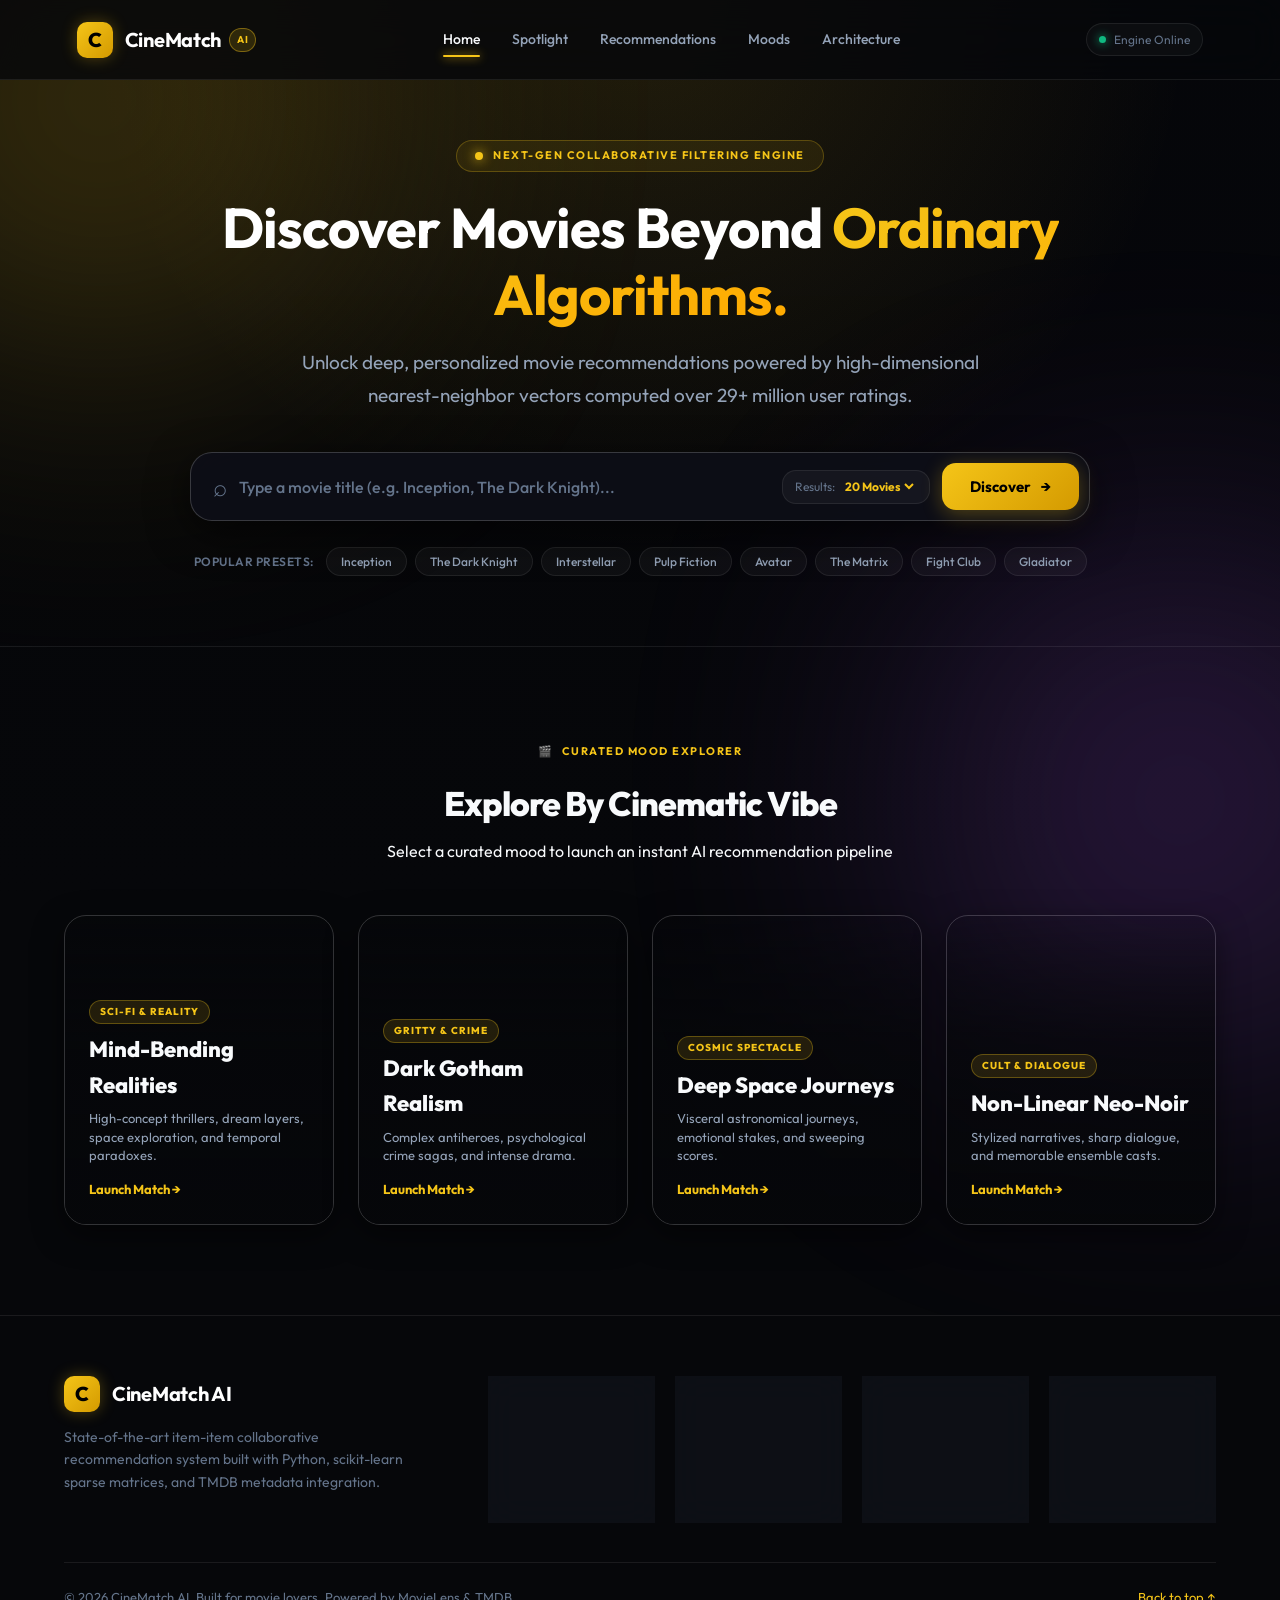
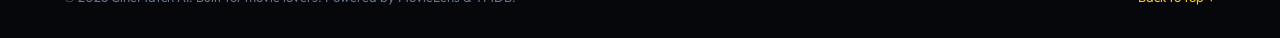
==== index.html @ 04a6e591 "Fix ReferenceError crash on card click to restore movie details popup modal (v250.0)" ====
<!DOCTYPE html>
<html lang="en">

<head>
    <meta charset="UTF-8">
    <meta name="viewport" content="width=device-width, initial-scale=1.0">
    <title>CineMatch AI — Next-Gen Movie Discovery Engine</title>

    <link rel="stylesheet" href="style.css?v=20.0">



















    <!-- Google Fonts -->
    <link rel="preconnect" href="https://fonts.googleapis.com">
    <link rel="preconnect" href="https://fonts.gstatic.com" crossorigin>
    <link href="https://fonts.googleapis.com/css2?family=Outfit:wght@300;400;500;600;700;800&family=Syne:wght@700;800&display=swap" rel="stylesheet">
</head>

<body>

    <!-- ======================================
         DYNAMIC BACKDROP & AMBIENT GLOW
    ======================================= -->
    <div id="backdrop" class="backdrop"></div>
    <div id="ambientOverlay" class="backdrop-overlay"></div>
    <div class="ambient-glow glow-top-left"></div>
    <div class="ambient-glow glow-bottom-right"></div>


    <!-- ======================================
         NAVIGATION BAR
    ======================================= -->
    <header class="navbar">
        <div class="logo" onclick="scrollToSection('home', event)">
            <div class="logo-icon">
                <span>C</span>
            </div>
            <div class="logo-text">
                <span class="brand-name">CineMatch</span>
                <span class="ai-badge">AI</span>
            </div>
        </div>

        <nav class="nav-links">
            <a href="javascript:void(0)" onclick="scrollToSection('home', event)" class="active">Home</a>
            <a href="javascript:void(0)" onclick="scrollToSection('spotlight', event)">Spotlight</a>
            <a href="javascript:void(0)" onclick="scrollToSection('recommendations', event)">Recommendations</a>
            <a href="javascript:void(0)" onclick="scrollToSection('moods', event)">Moods</a>
            <a href="javascript:void(0)" onclick="openArchitectureModal(event)">Architecture</a>
        </nav>

        <div class="nav-actions">
            <div class="status-indicator">
                <span class="status-dot"></span>
                <span class="status-text">Engine Online</span>
            </div>
        </div>
    </header>


    <!-- ======================================
         MAIN CONTENT AREA
    ======================================= -->
    <main id="home">

        <!-- HERO CONSOLE SECTION -->
        <section class="hero">
            <div class="hero-content">

                <div class="eyebrow">
                    <span class="pulse"></span>
                    <span class="eyebrow-text">NEXT-GEN COLLABORATIVE FILTERING ENGINE</span>
                </div>

                <h1 class="hero-title">
                    Discover Movies Beyond <span class="gradient-text">Ordinary Algorithms.</span>
                </h1>

                <p class="hero-description">
                    Unlock deep, personalized movie recommendations powered by high-dimensional nearest-neighbor vectors computed over 29+ million user ratings.
                </p>




                <!-- SEARCH CONSOLE -->
                <div class="search-console" id="searchContainer">
                    <div class="search-input-wrapper">
                        <span class="search-icon">⌕</span>
                        <input type="text" id="movieSearch" placeholder="Type a movie title (e.g. Inception, The Dark Knight)..." autocomplete="off" spellcheck="false">
                        <button id="clearSearchBtn" class="clear-btn hidden" onclick="clearSearch()" title="Clear text">×</button>
                    </div>

                    <div class="search-controls-right">
                        <div class="limit-selector" title="Number of recommendations">
                            <label for="limitSelect">Results:</label>
                            <select id="limitSelect" onchange="updateLimit(this.value)">
                                <option value="20" selected>20 Movies</option>
                                <option value="30">30 Movies</option>
                                <option value="40">40 Movies</option>
                            </select>
                        </div>

                        <button id="searchButton" onclick="searchMovie()">
                            <span>Discover</span>
                            <span class="arrow">→</span>
                        </button>
                    </div>
                </div>

                <div id="autoCorrectBanner" class="autocorrect-banner hidden">
                    <span class="sparkle">✨</span>
                    <span id="autoCorrectText">Auto-corrected query: showing recommendations for <strong>Interstellar</strong></span>
                </div>

                <div id="searchError" class="search-error hidden"></div>



                <!-- QUICK DISCOVERY PRESETS -->
                <div class="quick-presets">
                    <span class="presets-label">Popular Presets:</span>
                    <div class="chips-wrapper">
                        <button class="preset-chip" onclick="quickSearch('Inception')">Inception</button>
                        <button class="preset-chip" onclick="quickSearch('The Dark Knight')">The Dark Knight</button>
                        <button class="preset-chip" onclick="quickSearch('Interstellar')">Interstellar</button>
                        <button class="preset-chip" onclick="quickSearch('Pulp Fiction')">Pulp Fiction</button>
                        <button class="preset-chip" onclick="quickSearch('Avatar')">Avatar</button>
                        <button class="preset-chip" onclick="quickSearch('The Matrix')">The Matrix</button>
                        <button class="preset-chip" onclick="quickSearch('Fight Club')">Fight Club</button>
                        <button class="preset-chip" onclick="quickSearch('Gladiator')">Gladiator</button>
                    </div>
                </div>

                <!-- RECENT IN-MEMORY SEARCH TRAY -->
                <div id="recentSearchSection" class="recent-search-section hidden">
                    <span class="recent-label">Session History:</span>
                    <div id="recentChips" class="recent-chips"></div>
                    <button class="clear-history-btn" onclick="clearSessionHistory()">Clear</button>
                </div>

            </div>
        </section>


        <!-- SELECTED MOVIE SPOTLIGHT SECTION -->
        <section id="selectedMovieSection" class="spotlight-section hidden">
            <div class="section-container">
                <div class="section-badge">
                    <span class="badge-icon">✦</span>
                    <span>SEARCH TARGET SPOTLIGHT</span>
                </div>

                <div id="selectedMovie" class="spotlight-card"></div>
            </div>
        </section>




        <!-- RECOMMENDATIONS HUB SECTION -->
        <section id="recommendations" class="recommendations-section hidden">
            <div class="section-container">

                <!-- RECOMMENDATION HEADER & CONTROLS TOOLBAR -->
                <div class="recommendation-header">
                    <div class="header-titles">
                        <div class="section-badge">
                            <span class="badge-icon">⚡</span>
                            <span>AI CURATED DISCOVERY HUB</span>
                        </div>
                        <h2>Recommended For You</h2>
                        <p class="header-subtitle">Matched via vector proximity in ratings space</p>
                    </div>

                    <div class="header-right-controls">
                        <div id="recommendationCount" class="results-count-pill">0 Matches</div>
                        <div class="view-switcher">
                            <button id="gridViewBtn" class="view-btn active" onclick="switchView('grid')" title="Grid View">
                                <svg width="18" height="18" viewBox="0 0 24 24" fill="none" stroke="currentColor" stroke-width="2"><rect x="3" y="3" width="7" height="7"></rect><rect x="14" y="3" width="7" height="7"></rect><rect x="14" y="14" width="7" height="7"></rect><rect x="3" y="14" width="7" height="7"></rect></svg>
                            </button>
                            <button id="listViewBtn" class="view-btn" onclick="switchView('list')" title="List View">
                                <svg width="18" height="18" viewBox="0 0 24 24" fill="none" stroke="currentColor" stroke-width="2"><line x1="8" y1="6" x2="21" y2="6"></line><line x1="8" y1="12" x2="21" y2="12"></line><line x1="8" y1="18" x2="21" y2="18"></line><line x1="3" y1="6" x2="3.01" y2="6"></line><line x1="3" y1="12" x2="3.01" y2="12"></line><line x1="3" y1="18" x2="3.01" y2="18"></line></svg>
                            </button>
                        </div>
                    </div>
                </div>


                <!-- MOVIE CARDS CONTAINER (GRID OR LIST) -->
                <div id="movieGrid" class="movie-grid grid-mode"></div>

                <!-- NO MATCHING RESULTS ALERT -->
                <div id="noResultsAlert" class="no-results-alert hidden">
                    <div class="alert-icon">🔍</div>
                    <h3>No Movies Match Your Active Filters</h3>
                    <p>Try resetting the genre or minimum rating filter to view more recommendations.</p>
                    <button class="reset-filters-btn" onclick="resetFilters()">Reset All Filters</button>
                </div>

            </div>
        </section>


        <!-- LOADING STATE -->
        <div id="loading" class="loading-overlay hidden">
            <div class="spinner-container">
                <div class="glow-spinner"></div>
                <div class="inner-spinner"></div>
            </div>
            <p class="loading-text">Vectorizing & Searching Nearest Neighbors...</p>
            <span class="loading-subtext">Fetching metadata from TMDB</span>
        </div>


        <!-- MOOD & GENRE EXPLORER SECTION -->
        <section id="moods" class="moods-section">
            <div class="section-container">
                <div class="section-header-center">
                    <div class="section-badge">
                        <span class="badge-icon">🎬</span>
                        <span>CURATED MOOD EXPLORER</span>
                    </div>
                    <h2>Explore By Cinematic Vibe</h2>
                    <p>Select a curated mood to launch an instant AI recommendation pipeline</p>
                </div>

                <div class="mood-cards-grid">
                    <div class="mood-card" onclick="quickSearch('Inception')">
                        <div class="mood-bg sci-fi"></div>
                        <div class="mood-content">
                            <span class="mood-tag">Sci-Fi & Reality</span>
                            <h3>Mind-Bending Realities</h3>
                            <p>High-concept thrillers, dream layers, space exploration, and temporal paradoxes.</p>
                            <span class="mood-action">Launch Match →</span>
                        </div>
                    </div>

                    <div class="mood-card" onclick="quickSearch('The Dark Knight')">
                        <div class="mood-bg dark-hero"></div>
                        <div class="mood-content">
                            <span class="mood-tag">Gritty & Crime</span>
                            <h3>Dark Gotham Realism</h3>
                            <p>Complex antiheroes, psychological crime sagas, and intense drama.</p>
                            <span class="mood-action">Launch Match →</span>
                        </div>
                    </div>

                    <div class="mood-card" onclick="quickSearch('Interstellar')">
                        <div class="mood-bg cosmic"></div>
                        <div class="mood-content">
                            <span class="mood-tag">Cosmic Spectacle</span>
                            <h3>Deep Space Journeys</h3>
                            <p>Visceral astronomical journeys, emotional stakes, and sweeping scores.</p>
                            <span class="mood-action">Launch Match →</span>
                        </div>
                    </div>

                    <div class="mood-card" onclick="quickSearch('Pulp Fiction')">
                        <div class="mood-bg cult"></div>
                        <div class="mood-content">
                            <span class="mood-tag">Cult & Dialogue</span>
                            <h3>Non-Linear Neo-Noir</h3>
                            <p>Stylized narratives, sharp dialogue, and memorable ensemble casts.</p>
                            <span class="mood-action">Launch Match →</span>
                        </div>
                    </div>
                </div>
            </div>
        </section>

    </main>


    <!-- ======================================
         LIVE STATS FOOTER
    ======================================= -->
    <footer class="site-footer">
        <div class="section-container">
            <div class="footer-grid">
                <div class="footer-brand">
                    <div class="logo">
                        <div class="logo-icon"><span>C</span></div>
                        <span class="brand-name">CineMatch AI</span>
                    </div>
                    <p class="footer-desc">
                        State-of-the-art item-item collaborative recommendation system built with Python, scikit-learn sparse matrices, and TMDB metadata integration.
                    </p>
                </div>

                <div class="footer-stats-list">
                    <div class="footer-stat">
                        <span class="stat-number">29M+</span>
                        <span class="stat-label">User Ratings Trained</span>
                    </div>
                    <div class="footer-stat">
                        <span class="stat-number">5,000</span>
                        <span class="stat-label">Top Catalog Movies</span>
                    </div>
                    <div class="footer-stat">
                        <span class="stat-number">k-NN</span>
                        <span class="stat-label">Cosine Distance Vector Space</span>
                    </div>
                    <div class="footer-stat">
                        <span class="stat-number">TMDB</span>
                        <span class="stat-label">Real-time Poster Metadata</span>
                    </div>
                </div>
            </div>

            <div class="footer-bottom">
                <p>© 2026 CineMatch AI. Built for movie lovers. Powered by MovieLens & TMDB.</p>
                <a href="javascript:void(0)" onclick="scrollToSection('home', event)" class="back-to-top">Back to top ↑</a>
            </div>
        </div>
    </footer>


    <!-- ======================================
         ENDLESS DISCOVERY MOVIE MODAL
    ======================================= -->
    <div id="movieModal" class="modal hidden">
        <div class="modal-backdrop" onclick="closeModal()"></div>
        <div class="modal-content">
            <button class="modal-close" onclick="closeModal()" title="Close Modal (Esc)">×</button>
            <div id="modalMovie" class="modal-movie-body"></div>
        </div>
    </div>


    <!-- ======================================
         ARCHITECTURE OVERVIEW MODAL
    ======================================= -->
    <div id="architectureModal" class="modal hidden">
        <div class="modal-backdrop" onclick="closeArchitectureModal()"></div>
        <div class="modal-content architecture-modal-content">
            <button class="modal-close" onclick="closeArchitectureModal()">×</button>

            <div class="arch-header">
                <span class="badge-icon">⚡</span>
                <h2>CineMatch AI Architecture</h2>
                <p>How our recommendation engine computes movie vectors</p>
            </div>

            <div class="arch-body">
                <div class="arch-step">
                    <div class="step-num">01</div>
                    <div class="step-details">
                        <h4>Data Preprocessing & Chunking</h4>
                        <p>Aggregates 29+ million ratings from MovieLens using chunked pandas processing to filter down to the top 5,000 most-rated movies.</p>
                    </div>
                </div>

                <div class="arch-step">
                    <div class="step-num">02</div>
                    <div class="step-details">
                        <h4>Sparse CSR User-Movie Matrix</h4>
                        <p>Constructs a high-dimensional SciPy Compressed Sparse Row (CSR) matrix mapping user ratings into movie feature vectors.</p>
                    </div>
                </div>

                <div class="arch-step">
                    <div class="step-num">03</div>
                    <div class="step-details">
                        <h4>Item-Item Cosine Nearest Neighbors</h4>
                        <p>Trains a scikit-learn <code>NearestNeighbors(metric="cosine", algorithm="brute")</code> model to calculate exact angular similarity between movie vectors.</p>
                    </div>
                </div>

                <div class="arch-step">
                    <div class="step-num">04</div>
                    <div class="step-details">
                        <h4>FastAPI Backend & TMDB API Enrichment</h4>
                        <p>Queries vector indices on-the-fly via FastAPI, resolving movie IDs to rich posters, backdrops, ratings, and genre tags via TMDB v3 API.</p>
                    </div>
                </div>
            </div>

            <div class="arch-footer">
                <button class="primary-btn" onclick="closeArchitectureModal()">Got It!</button>
            </div>
        </div>
    </div>


    <!-- ======================================
         JAVASCRIPT ENGINE
    ======================================= -->
    <script src="script.js?v=250.0"></script>




















</body>

</html>
---- style.css ----
/* ==========================================================================
   CINEMATCH AI — ULTRA-PREMIUM DESIGN SYSTEM (DARK MODE)
   ========================================================================== */

/* --------------------------------------------------------------------------
   01. DESIGN TOKENS & CSS VARIABLES
   -------------------------------------------------------------------------- */
:root {
    /* Color Palette */
    --bg-primary: #06070a;
    --bg-surface: #0e0f17;
    --bg-surface-light: #161824;
    --bg-glass: rgba(16, 18, 27, 0.72);
    --bg-glass-hover: rgba(26, 29, 43, 0.85);

    /* Text Colors */
    --text-primary: #f8fafc;
    --text-secondary: #94a3b8;
    --text-muted: #64748b;

    /* Accents & Glows */
    --accent-gold: #f5c518;
    --accent-gold-light: #ffdb57;
    --accent-gold-glow: rgba(245, 197, 24, 0.3);
    --accent-cyan: #06b6d4;
    --accent-cyan-glow: rgba(6, 182, 212, 0.3);
    --accent-purple: #a855f7;
    --accent-purple-glow: rgba(168, 85, 247, 0.3);

    /* Borders & Dividers */
    --border-glass: rgba(255, 255, 255, 0.08);
    --border-glass-bright: rgba(255, 255, 255, 0.18);
    --border-accent: rgba(245, 197, 24, 0.4);

    /* Shadows & Effects */
    --shadow-sm: 0 4px 20px rgba(0, 0, 0, 0.4);
    --shadow-lg: 0 25px 60px rgba(0, 0, 0, 0.7);
    --shadow-glow: 0 0 35px var(--accent-gold-glow);

    /* Transitions & Radii */
    --radius-sm: 8px;
    --radius-md: 14px;
    --radius-lg: 22px;
    --radius-full: 9999px;
    --transition-fast: 0.2s cubic-bezier(0.4, 0, 0.2, 1);
    --transition-normal: 0.35s cubic-bezier(0.4, 0, 0.2, 1);
}

/* --------------------------------------------------------------------------
   02. BASE RESETS & TYPOGRAPHY
   -------------------------------------------------------------------------- */
* {
    margin: 0;
    padding: 0;
    box-sizing: border-box;
}

html {
    scroll-behavior: smooth;
    color-scheme: dark;
}

body {
    background-color: var(--bg-primary);
    color: var(--text-primary);
    font-family: 'Outfit', -apple-system, BlinkMacSystemFont, sans-serif;
    font-weight: 400;
    line-height: 1.6;
    overflow-x: hidden;
    min-height: 100vh;
}

button, input, select {
    font-family: inherit;
    font-size: inherit;
    color: inherit;
}

/* Custom Scrollbar */
::-webkit-scrollbar {
    width: 8px;
}
::-webkit-scrollbar-track {
    background: var(--bg-primary);
}
::-webkit-scrollbar-thumb {
    background: rgba(255, 255, 255, 0.15);
    border-radius: 4px;
}
::-webkit-scrollbar-thumb:hover {
    background: var(--accent-gold);
}

/* --------------------------------------------------------------------------
   03. AMBIENT LIGHTING & DYNAMIC BACKDROP
   -------------------------------------------------------------------------- */
.backdrop {
    position: fixed;
    inset: 0;
    z-index: -3;
    background-size: cover;
    background-position: center top;
    opacity: 0;
    filter: blur(10px) brightness(0.6);
    transform: scale(1.05);
    transition: opacity 1.2s ease, background-image 1.2s ease;
}

.backdrop.active {
    opacity: 0.35;
}

.backdrop-overlay {
    position: fixed;
    inset: 0;
    z-index: -2;
    pointer-events: none;
    background: 
        radial-gradient(circle at 50% 0%, rgba(245, 197, 24, 0.12), transparent 50%),
        linear-gradient(180deg, rgba(6, 7, 10, 0.85) 0%, #06070a 100%);
}

.ambient-glow {
    position: fixed;
    width: 500px;
    height: 500px;
    border-radius: 50%;
    filter: blur(140px);
    pointer-events: none;
    z-index: -1;
    opacity: 0.25;
}

.glow-top-left {
    top: -150px;
    left: -150px;
    background: var(--accent-gold);
}

.glow-bottom-right {
    bottom: -150px;
    right: -150px;
    background: var(--accent-purple);
}

/* --------------------------------------------------------------------------
   04. NAVIGATION BAR
   -------------------------------------------------------------------------- */
.navbar {
    position: fixed;
    top: 0;
    left: 0;
    right: 0;
    height: 80px;
    z-index: 100;
    display: flex;
    align-items: center;
    justify-content: space-between;
    padding: 0 6vw;
    background: rgba(6, 7, 10, 0.8);
    backdrop-filter: blur(20px);
    border-bottom: 1px solid var(--border-glass);
}

.logo {
    display: flex;
    align-items: center;
    gap: 12px;
    cursor: pointer;
}

.logo-icon {
    width: 36px;
    height: 36px;
    border-radius: 10px;
    background: linear-gradient(135deg, var(--accent-gold), #d49a00);
    display: grid;
    place-items: center;
    color: #000;
    font-family: 'Outfit', sans-serif;
    font-weight: 800;
    font-size: 20px;
    box-shadow: 0 0 16px var(--accent-gold-glow);
}

.logo-text {
    display: flex;
    align-items: center;
    gap: 8px;
}

.brand-name {
    font-family: 'Outfit', sans-serif;
    font-weight: 700;
    font-size: 20px;
    letter-spacing: -0.3px;
    color: #ffffff;
}

.ai-badge {
    font-size: 10px;
    font-weight: 700;
    padding: 3px 7px;
    border-radius: var(--radius-full);
    background: rgba(245, 197, 24, 0.15);
    color: var(--accent-gold);
    border: 1px solid rgba(245, 197, 24, 0.4);
    letter-spacing: 0.5px;
}

.nav-links {
    display: flex;
    align-items: center;
    gap: 32px;
}

.nav-links a {
    color: var(--text-secondary);
    text-decoration: none;
    font-weight: 500;
    font-size: 14px;
    transition: var(--transition-fast);
    position: relative;
}

.nav-links a:hover,
.nav-links a.active {
    color: var(--text-primary);
}

.nav-back-link {
    background: rgba(168, 85, 247, 0.15);
    border: 1px solid rgba(168, 85, 247, 0.4);
    color: #a855f7 !important;
    padding: 6px 14px;
    border-radius: 9999px;
    font-weight: 600 !important;
    transition: all 0.2s ease !important;
}

.nav-back-link:hover {
    background: rgba(168, 85, 247, 0.3);
    color: #fff !important;
    box-shadow: 0 0 15px rgba(168, 85, 247, 0.4);
    transform: translateY(-1px);
}

.nav-links a.active::after {
    content: '';
    position: absolute;
    bottom: -6px;
    left: 0;
    right: 0;
    height: 2px;
    background: var(--accent-gold);
    border-radius: var(--radius-full);
    box-shadow: 0 0 10px var(--accent-gold);
}

.nav-actions {
    display: flex;
    align-items: center;
    gap: 18px;
}

.status-indicator {
    display: flex;
    align-items: center;
    gap: 8px;
    font-size: 12px;
    color: var(--text-muted);
    padding: 6px 12px;
    background: rgba(255, 255, 255, 0.03);
    border: 1px solid var(--border-glass);
    border-radius: var(--radius-full);
}

.status-dot {
    width: 7px;
    height: 7px;
    border-radius: 50%;
    background: #10b981;
    box-shadow: 0 0 10px #10b981;
}

.nav-search-box {
    display: flex;
    align-items: center;
    gap: 8px;
    padding: 7px 14px;
    background: var(--bg-surface-light);
    border: 1px solid var(--border-glass-bright);
    border-radius: var(--radius-md);
    transition: var(--transition-fast);
    width: 220px;
}

.nav-search-box:focus-within {
    border-color: var(--accent-gold);
    box-shadow: 0 0 20px var(--accent-gold-glow);
    width: 280px;
}

.nav-search-box input {
    background: transparent;
    border: none;
    outline: none;
    color: var(--text-primary);
    font-size: 13px;
    width: 100%;
}

.nav-search-box input::placeholder {
    color: var(--text-muted);
}

.shortcut-key {
    font-size: 11px;
    font-weight: 700;
    padding: 2px 6px;
    background: rgba(255, 255, 255, 0.1);
    border-radius: 4px;
    color: var(--text-secondary);
}

/* --------------------------------------------------------------------------
   05. HERO SECTION & CONSOLE
   -------------------------------------------------------------------------- */
.hero {
    min-height: auto;
    display: flex;
    align-items: center;
    justify-content: center;
    padding: 140px 6vw 70px;
    position: relative;
}

.hero-content {
    max-width: 900px;
    width: 100%;
    text-align: center;
    margin: 0 auto;
}

.eyebrow {
    display: inline-flex;
    align-items: center;
    gap: 10px;
    padding: 6px 18px;
    background: rgba(245, 197, 24, 0.08);
    border: 1px solid rgba(245, 197, 24, 0.25);
    border-radius: var(--radius-full);
    margin-bottom: 22px;
}

.pulse {
    width: 8px;
    height: 8px;
    border-radius: 50%;
    background: var(--accent-gold);
    box-shadow: 0 0 12px var(--accent-gold);
    animation: pulseGlow 2s infinite;
}

@keyframes pulseGlow {
    0%, 100% { transform: scale(1); opacity: 1; }
    50% { transform: scale(1.3); opacity: 0.6; }
}

.eyebrow-text {
    color: var(--accent-gold);
    font-size: 11px;
    font-weight: 700;
    letter-spacing: 1.5px;
}

.hero-title {
    font-family: 'Outfit', -apple-system, BlinkMacSystemFont, 'Segoe UI', Roboto, sans-serif;
    font-weight: 700;
    font-size: clamp(34px, 4.8vw, 56px);
    line-height: 1.2;
    letter-spacing: -1px;
    margin-bottom: 18px;
    color: #ffffff;
}

.gradient-text {
    background: linear-gradient(135deg, #f5c518 0%, #ffaa00 100%);
    -webkit-background-clip: text;
    -webkit-text-fill-color: transparent;
}

.hero-description {
    font-size: clamp(16px, 2vw, 19px);
    color: var(--text-secondary);
    max-width: 720px;
    margin: 0 auto 40px;
    line-height: 1.75;
}




/* Glass Search Console (Sticky Navigation) */
.search-console {
    position: sticky;
    top: 85px;
    z-index: 99;
    background: rgba(14, 15, 23, 0.92);
    backdrop-filter: blur(28px);
    border: 1px solid var(--border-glass-bright);
    border-radius: var(--radius-lg);
    padding: 10px 10px 10px 22px;
    display: flex;
    align-items: center;
    gap: 14px;
    box-shadow: 0 12px 40px rgba(0, 0, 0, 0.6);
    transition: var(--transition-normal);
}


.search-console:focus-within {
    border-color: var(--accent-gold);
    box-shadow: 0 0 40px var(--accent-gold-glow), var(--shadow-lg);
}

.search-input-wrapper {
    display: flex;
    align-items: center;
    gap: 12px;
    flex: 1;
    min-width: 0;
}

.search-icon {
    font-size: 24px;
    color: var(--text-muted);
}

.search-input-wrapper input {
    width: 100%;
    background: transparent;
    border: none;
    outline: none;
    font-size: 16px;
    font-weight: 500;
    color: var(--text-primary);
}

.search-input-wrapper input::placeholder {
    color: var(--text-muted);
}

.clear-btn {
    background: rgba(255, 255, 255, 0.1);
    border: none;
    border-radius: 50%;
    width: 24px;
    height: 24px;
    cursor: pointer;
    font-size: 16px;
    color: var(--text-secondary);
    display: grid;
    place-items: center;
}

.search-controls-right {
    display: flex;
    align-items: center;
    gap: 12px;
}

.limit-selector {
    display: flex;
    align-items: center;
    gap: 6px;
    font-size: 12px;
    color: var(--text-muted);
    background: rgba(255, 255, 255, 0.04);
    padding: 6px 12px;
    border-radius: var(--radius-md);
    border: 1px solid var(--border-glass);
}

.limit-selector select {
    background: transparent;
    border: none;
    outline: none;
    color: var(--accent-gold);
    font-weight: 700;
    cursor: pointer;
}

.limit-selector select option {
    background: var(--bg-surface);
    color: var(--text-primary);
}

#searchButton {
    background: linear-gradient(135deg, var(--accent-gold), #d49a00);
    color: #000;
    border: none;
    padding: 14px 28px;
    border-radius: var(--radius-md);
    font-weight: 700;
    font-size: 15px;
    cursor: pointer;
    display: flex;
    align-items: center;
    gap: 10px;
    transition: var(--transition-fast);
    box-shadow: 0 4px 20px var(--accent-gold-glow);
}

#searchButton:hover {
    transform: translateY(-2px);
    box-shadow: 0 8px 30px var(--accent-gold-glow);
}

.autocorrect-banner {
    margin-top: 16px;
    padding: 10px 20px;
    background: rgba(245, 197, 24, 0.1);
    border: 1px solid rgba(245, 197, 24, 0.35);
    border-radius: var(--radius-full);
    color: var(--accent-gold);
    font-size: 13px;
    font-weight: 500;
    display: inline-flex;
    align-items: center;
    gap: 8px;
    box-shadow: 0 4px 20px rgba(245, 197, 24, 0.15);
    animation: fadeIn 0.3s ease;
}

.search-error {
    margin-top: 20px;
    width: 100%;
}

.mistake-card {
    background: rgba(14, 15, 23, 0.75);
    backdrop-filter: blur(20px);
    border: 1px solid rgba(245, 197, 24, 0.25);
    border-radius: var(--radius-lg);
    padding: 24px 30px;
    display: flex;
    align-items: center;
    gap: 20px;
    text-align: left;
    box-shadow: 0 12px 40px rgba(0, 0, 0, 0.4);
    animation: fadeIn 0.3s ease;
}

.mistake-icon {
    font-size: 38px;
    line-height: 1;
    background: rgba(245, 197, 24, 0.12);
    padding: 14px;
    border-radius: 50%;
    border: 1px solid rgba(245, 197, 24, 0.3);
    flex-shrink: 0;
}

.mistake-content h3 {
    font-family: 'Syne', sans-serif;
    font-size: 18px;
    color: var(--text-primary);
    margin-bottom: 6px;
}

.mistake-content p {
    font-size: 13px;
    color: var(--text-secondary);
    line-height: 1.5;
    margin-bottom: 14px;
}

.mistake-suggestions {
    display: flex;
    gap: 8px;
    flex-wrap: wrap;
}


/* Quick Discovery Presets */
.quick-presets {
    margin-top: 26px;
    display: flex;
    align-items: center;
    justify-content: center;
    gap: 12px;
    flex-wrap: wrap;
}

.presets-label {
    font-size: 12px;
    font-weight: 600;
    color: var(--text-muted);
    text-transform: uppercase;
    letter-spacing: 0.5px;
}

.chips-wrapper {
    display: flex;
    gap: 8px;
    flex-wrap: wrap;
    justify-content: center;
}

.preset-chip {
    background: rgba(255, 255, 255, 0.04);
    border: 1px solid var(--border-glass);
    padding: 6px 14px;
    border-radius: var(--radius-full);
    font-size: 12px;
    font-weight: 500;
    color: var(--text-secondary);
    cursor: pointer;
    transition: var(--transition-fast);
}

.preset-chip:hover {
    background: rgba(245, 197, 24, 0.12);
    border-color: rgba(245, 197, 24, 0.4);
    color: var(--accent-gold);
    transform: translateY(-1px);
}

/* Recent Session History Tray */
.recent-search-section {
    margin-top: 18px;
    display: flex;
    align-items: center;
    justify-content: center;
    gap: 10px;
}

.recent-label {
    font-size: 11px;
    color: var(--text-muted);
}

.recent-chips {
    display: flex;
    gap: 6px;
}

.recent-chip {
    font-size: 11px;
    padding: 4px 10px;
    background: rgba(6, 182, 212, 0.1);
    border: 1px solid rgba(6, 182, 212, 0.3);
    color: var(--accent-cyan);
    border-radius: var(--radius-full);
    cursor: pointer;
}

.clear-history-btn {
    background: transparent;
    border: none;
    color: var(--text-muted);
    font-size: 11px;
    cursor: pointer;
    text-decoration: underline;
}

/* --------------------------------------------------------------------------
   06. SPOTLIGHT SECTION (SEARCH TARGET)
   -------------------------------------------------------------------------- */
.section-container {
    max-width: 1400px;
    width: 90vw;
    margin: 0 auto;
}

.spotlight-section {
    padding: 40px 0 80px;
}

.section-badge {
    display: inline-flex;
    align-items: center;
    gap: 8px;
    color: var(--accent-gold);
    font-size: 11px;
    font-weight: 700;
    letter-spacing: 1.5px;
    margin-bottom: 16px;
}

.spotlight-card {
    background: var(--bg-glass);
    backdrop-filter: blur(24px);
    border: 1px solid var(--border-glass-bright);
    border-radius: var(--radius-lg);
    padding: 36px;
    display: grid;
    grid-template-columns: 260px 1fr;
    gap: 40px;
    box-shadow: var(--shadow-lg);
}

.spotlight-poster-wrapper {
    position: relative;
    border-radius: var(--radius-md);
    overflow: hidden;
    box-shadow: 0 15px 40px rgba(0, 0, 0, 0.6);
}

.spotlight-poster {
    width: 100%;
    aspect-ratio: 2 / 3;
    object-fit: cover;
    display: block;
}

.spotlight-details {
    display: flex;
    flex-direction: column;
    justify-content: center;
}

.spotlight-details h2 {
    font-family: 'Syne', sans-serif;
    font-size: clamp(28px, 3.5vw, 44px);
    line-height: 1.1;
    margin-bottom: 16px;
}

.movie-meta-bar {
    display: flex;
    align-items: center;
    gap: 14px;
    flex-wrap: wrap;
    margin-bottom: 20px;
}

.rating-badge {
    background: rgba(245, 197, 24, 0.15);
    border: 1px solid rgba(245, 197, 24, 0.4);
    color: var(--accent-gold);
    font-weight: 700;
    font-size: 13px;
    padding: 4px 10px;
    border-radius: var(--radius-md);
}

.year-badge, .tmdb-badge {
    color: var(--text-secondary);
    font-size: 13px;
    font-weight: 500;
}

.genre-tags-list {
    display: flex;
    gap: 8px;
    flex-wrap: wrap;
}

.genre-pill {
    padding: 4px 12px;
    background: rgba(255, 255, 255, 0.05);
    border: 1px solid var(--border-glass);
    border-radius: var(--radius-full);
    font-size: 12px;
    color: var(--text-secondary);
}

.synopsis {
    color: var(--text-secondary);
    font-size: 15px;
    line-height: 1.8;
    margin-bottom: 28px;
    max-width: 800px;
}

.spotlight-actions {
    display: flex;
    gap: 14px;
}

.primary-action-btn {
    background: linear-gradient(135deg, var(--accent-gold), #d49a00);
    color: #000;
    font-weight: 700;
    border: none;
    padding: 12px 24px;
    border-radius: var(--radius-md);
    cursor: pointer;
    transition: var(--transition-fast);
}

.secondary-action-btn {
    background: rgba(255, 255, 255, 0.06);
    border: 1px solid var(--border-glass);
    color: var(--text-primary);
    font-weight: 600;
    padding: 12px 24px;
    border-radius: var(--radius-md);
    cursor: pointer;
    text-decoration: none;
    transition: var(--transition-fast);
}

.secondary-action-btn:hover {
    background: rgba(255, 255, 255, 0.12);
}



/* --------------------------------------------------------------------------
   07. RECOMMENDATION HUB & TOOLBAR
   -------------------------------------------------------------------------- */
.recommendations-section {
    padding: 40px 0 100px;
}

.recommendation-header {
    display: flex;
    justify-content: space-between;
    align-items: flex-end;
    margin-bottom: 24px;
}

.header-titles h2 {
    font-family: 'Syne', sans-serif;
    font-size: 34px;
}

.header-subtitle {
    color: var(--text-muted);
    font-size: 14px;
    margin-top: 4px;
}

.header-right-controls {
    display: flex;
    align-items: center;
    gap: 12px;
}

.results-count-pill {
    padding: 6px 16px;
    background: var(--bg-surface-light);
    border: 1px solid var(--border-glass);
    border-radius: var(--radius-full);
    font-size: 13px;
    font-weight: 600;
    color: var(--accent-gold);
}

/* View Switcher Toggle */
.view-switcher {
    display: flex;
    align-items: center;
    background: var(--bg-surface-light);
    border: 1px solid var(--border-glass);
    border-radius: var(--radius-full);
    padding: 3px;
}

.view-btn {
    background: transparent;
    border: none;
    padding: 6px 12px;
    border-radius: var(--radius-full);
    color: var(--text-muted);
    cursor: pointer;
    display: flex;
    align-items: center;
    justify-content: center;
    transition: var(--transition-fast);
}

.view-btn.active, .view-btn:hover {
    background: var(--accent-gold);
    color: #000;
}
    transition: var(--transition-fast);
}

.view-btn.active {
    background: var(--bg-glass-hover);
    color: var(--accent-gold);
}

/* --------------------------------------------------------------------------
   08. MOVIE CARDS (GRID VS LIST VIEW)
   -------------------------------------------------------------------------- */
/* Grid Mode */
.movie-grid.grid-mode {
    display: grid;
    grid-template-columns: repeat(auto-fill, minmax(230px, 1fr));
    gap: 24px;
}

.movie-card {
    background: var(--bg-surface);
    border: 1px solid var(--border-glass);
    border-radius: var(--radius-md);
    overflow: hidden;
    position: relative;
    cursor: pointer;
    transition: transform 0.35s ease, box-shadow 0.35s ease, border-color 0.35s ease;
}

.movie-card:hover {
    transform: translateY(-8px);
    border-color: rgba(245, 197, 24, 0.4);
    box-shadow: 0 20px 40px rgba(0, 0, 0, 0.6), 0 0 20px var(--accent-gold-glow);
}

.card-poster-wrapper {
    position: relative;
    width: 100%;
    aspect-ratio: 2 / 3;
    overflow: hidden;
}

.card-poster {
    width: 100%;
    height: 100%;
    object-fit: cover;
    transition: transform 0.5s ease;
}

.movie-card:hover .card-poster {
    transform: scale(1.06);
}

.card-gradient-overlay {
    position: absolute;
    inset: 0;
    background: linear-gradient(180deg, transparent 40%, rgba(6, 7, 10, 0.95) 100%);
}

.match-pill {
    position: absolute;
    top: 12px;
    right: 12px;
    z-index: 5;
    padding: 5px 10px;
    border-radius: var(--radius-sm);
    font-size: 11px;
    font-weight: 800;
    backdrop-filter: blur(12px);
    box-shadow: 0 4px 15px rgba(0, 0, 0, 0.5);
}

.match-high {
    background: rgba(245, 197, 24, 0.85);
    color: #000;
}

.match-mid {
    background: rgba(168, 85, 247, 0.85);
    color: #fff;
}

.card-info {
    position: absolute;
    bottom: 0;
    left: 0;
    right: 0;
    padding: 18px;
    z-index: 5;
}

.card-info h3 {
    font-size: 16px;
    font-weight: 700;
    line-height: 1.3;
    margin-bottom: 6px;
    white-space: nowrap;
    overflow: hidden;
    text-overflow: ellipsis;
}

.card-meta {
    display: flex;
    align-items: center;
    gap: 10px;
    font-size: 12px;
    color: var(--text-secondary);
}

.star-rating {
    color: var(--accent-gold);
    font-weight: 700;
}

/* List Mode */
.movie-grid.list-mode {
    display: flex;
    flex-direction: column;
    gap: 16px;
}

.movie-grid.list-mode .movie-card {
    display: grid;
    grid-template-columns: 140px 1fr;
    height: 200px;
}

.movie-grid.list-mode .card-poster-wrapper {
    aspect-ratio: auto;
    height: 100%;
}

.movie-grid.list-mode .card-gradient-overlay {
    display: none;
}

.movie-grid.list-mode .card-info {
    position: static;
    padding: 20px 24px;
    display: flex;
    flex-direction: column;
    justify-content: center;
}

.movie-grid.list-mode .card-info h3 {
    font-size: 20px;
    white-space: normal;
    margin-bottom: 8px;
}

.list-overview {
    font-size: 13px;
    color: var(--text-secondary);
    line-clamp: 2;
    -webkit-line-clamp: 2;
    display: -webkit-box;
    -webkit-box-orient: vertical;
    overflow: hidden;
    margin-top: 10px;
}

/* Alert No Results */
.no-results-alert {
    text-align: center;
    padding: 60px 20px;
    background: var(--bg-surface);
    border: 1px solid var(--border-glass);
    border-radius: var(--radius-lg);
}

.alert-icon {
    font-size: 40px;
    margin-bottom: 12px;
}

.reset-filters-btn {
    margin-top: 16px;
    background: var(--accent-gold);
    color: #000;
    font-weight: 700;
    border: none;
    padding: 10px 20px;
    border-radius: var(--radius-md);
    cursor: pointer;
}

/* --------------------------------------------------------------------------
   09. LOADING & OVERLAY STATES
   -------------------------------------------------------------------------- */
.loading-overlay {
    position: fixed;
    inset: 0;
    z-index: 200;
    background: rgba(6, 7, 10, 0.85);
    backdrop-filter: blur(16px);
    display: flex;
    flex-direction: column;
    align-items: center;
    justify-content: center;
    gap: 16px;
}

.spinner-container {
    position: relative;
    width: 60px;
    height: 60px;
}

.glow-spinner {
    width: 100%;
    height: 100%;
    border: 3px solid transparent;
    border-top-color: var(--accent-gold);
    border-radius: 50%;
    animation: spin 0.9s linear infinite;
    box-shadow: 0 0 20px var(--accent-gold-glow);
}

.inner-spinner {
    position: absolute;
    inset: 8px;
    border: 3px solid transparent;
    border-top-color: var(--accent-purple);
    border-radius: 50%;
    animation: spin 0.6s linear reverse infinite;
}

@keyframes spin {
    to { transform: rotate(360deg); }
}

.loading-text {
    font-size: 18px;
    font-weight: 700;
    color: var(--text-primary);
}

.loading-subtext {
    font-size: 13px;
    color: var(--text-muted);
}

/* --------------------------------------------------------------------------
   10. MOOD EXPLORER SECTION
   -------------------------------------------------------------------------- */
.moods-section {
    padding: 90px 0;
    border-top: 1px solid var(--border-glass);
}

.section-header-center {
    text-align: center;
    max-width: 600px;
    margin: 0 auto 50px;
}

.section-header-center h2 {
    font-family: 'Outfit', sans-serif;
    font-size: 34px;
    font-weight: 800;
    letter-spacing: -1px;
    margin-bottom: 8px;
}

.mood-cards-grid {
    display: grid;
    grid-template-columns: repeat(auto-fit, minmax(260px, 1fr));
    gap: 24px;
}

.mood-card {
    position: relative;
    height: 310px;
    border-radius: var(--radius-lg);
    overflow: hidden;
    border: 1px solid var(--border-glass-bright);
    cursor: pointer;
    box-shadow: 0 10px 30px rgba(0, 0, 0, 0.5);
    transition: transform 0.35s cubic-bezier(0.16, 1, 0.3, 1), border-color 0.35s ease, box-shadow 0.35s ease;
}

.mood-card:hover {
    transform: translateY(-8px) scale(1.02);
    border-color: rgba(245, 197, 24, 0.5);
    box-shadow: 0 20px 40px rgba(0, 0, 0, 0.7), 0 0 30px rgba(245, 197, 24, 0.25);
}

.mood-bg {
    position: absolute;
    inset: 0;
    background-size: cover;
    background-position: center;
    opacity: 0.6;
    transition: transform 0.5s cubic-bezier(0.16, 1, 0.3, 1), opacity 0.5s ease;
}

.mood-card:hover .mood-bg {
    transform: scale(1.1);
    opacity: 0.85;
}

.sci-fi { background-image: url('https://image.tmdb.org/t/p/w780/edv5CZvWj09upOsy2Y6IwDhK8bt.jpg'); }
.dark-hero { background-image: url('https://image.tmdb.org/t/p/w780/qJ2tW6WMUDux911r6m7haRef0WH.jpg'); }
.cosmic { background-image: url('https://image.tmdb.org/t/p/w780/gEU2QniE6E77NI6lCU6MxlNBvIx.jpg'); }
.cult { background-image: url('https://image.tmdb.org/t/p/w780/d5iIlFn5s0ImszYzBPb8JPIfbXD.jpg'); }

.mood-content {
    position: absolute;
    inset: 0;
    padding: 24px;
    display: flex;
    flex-direction: column;
    justify-content: flex-end;
    background: linear-gradient(180deg, rgba(6,7,10,0.1) 0%, rgba(6,7,10,0.7) 40%, rgba(6,7,10,0.95) 100%);
}

.mood-tag {
    font-size: 10px;
    font-weight: 800;
    color: var(--accent-gold);
    text-transform: uppercase;
    letter-spacing: 1px;
    margin-bottom: 8px;
    display: inline-block;
    padding: 3px 10px;
    background: rgba(245, 197, 24, 0.12);
    border: 1px solid rgba(245, 197, 24, 0.3);
    border-radius: 9999px;
    align-self: flex-start;
}

.mood-content h3 {
    font-family: 'Outfit', sans-serif;
    font-size: 22px;
    font-weight: 800;
    margin-bottom: 6px;
}

.mood-content p {
    font-size: 13px;
    color: var(--text-secondary);
    margin-bottom: 14px;
    line-height: 1.45;
}

.mood-action {
    font-size: 13px;
    font-weight: 700;
    color: var(--accent-gold);
    display: inline-flex;
    align-items: center;
    gap: 4px;
    transition: transform 0.2s ease;
}

.mood-card:hover .mood-action {
    transform: translateX(4px);
    color: #ffffff;
}

/* --------------------------------------------------------------------------
   11. ENDLESS DISCOVERY MODAL & ARCHITECTURE MODAL
   -------------------------------------------------------------------------- */
.modal {
    position: fixed;
    inset: 0;
    z-index: 1000;
    display: grid;
    place-items: center;
    padding: 24px;
}

.modal-backdrop {
    position: absolute;
    inset: 0;
    background: rgba(0, 0, 0, 0.85);
    backdrop-filter: blur(16px);
}

.modal-content {
    position: relative;
    z-index: 2;
    width: min(920px, 95vw);
    max-height: 90vh;
    overflow-y: auto;
    background: var(--bg-surface);
    border: 1px solid var(--border-glass-bright);
    border-radius: var(--radius-lg);
    box-shadow: var(--shadow-lg);
}

.modal-close {
    position: absolute;
    top: 20px;
    right: 20px;
    z-index: 10;
    width: 38px;
    height: 38px;
    border-radius: 50%;
    background: rgba(0, 0, 0, 0.6);
    border: 1px solid var(--border-glass);
    color: #fff;
    font-size: 22px;
    cursor: pointer;
    display: grid;
    place-items: center;
}

.modal-movie-body {
    display: grid;
    grid-template-columns: 280px 1fr;
    gap: 36px;
    padding: 40px;
}

.modal-poster {
    width: 100%;
    border-radius: var(--radius-md);
    box-shadow: var(--shadow-lg);
}

.modal-info h2 {
    font-family: 'Syne', sans-serif;
    font-size: 34px;
    margin-bottom: 12px;
}

.modal-info p {
    color: var(--text-secondary);
    font-size: 15px;
    line-height: 1.8;
    margin: 20px 0 28px;
}

.chain-discover-btn {
    background: linear-gradient(135deg, var(--accent-gold), #d49a00);
    color: #000;
    font-weight: 700;
    border: none;
    padding: 14px 28px;
    border-radius: var(--radius-md);
    cursor: pointer;
    font-size: 15px;
    box-shadow: 0 4px 25px var(--accent-gold-glow);
}

/* Architecture Modal Specifics */
.architecture-modal-content {
    padding: 40px;
}

.arch-header {
    text-align: center;
    margin-bottom: 30px;
}

.arch-header h2 {
    font-family: 'Syne', sans-serif;
    font-size: 30px;
}

.arch-body {
    display: flex;
    flex-direction: column;
    gap: 20px;
}

.arch-step {
    display: flex;
    gap: 20px;
    padding: 18px;
    background: var(--bg-surface-light);
    border: 1px solid var(--border-glass);
    border-radius: var(--radius-md);
}

.step-num {
    font-size: 24px;
    font-weight: 800;
    color: var(--accent-gold);
    font-family: 'Syne', sans-serif;
}

.step-details h4 {
    font-size: 16px;
    margin-bottom: 4px;
}

.step-details p {
    font-size: 13px;
    color: var(--text-secondary);
}

.arch-footer {
    margin-top: 30px;
    text-align: center;
}

/* --------------------------------------------------------------------------
   12. SITE FOOTER
   -------------------------------------------------------------------------- */
.site-footer {
    border-top: 1px solid var(--border-glass);
    padding: 60px 0 30px;
    background: var(--bg-primary);
}

.footer-grid {
    display: grid;
    grid-template-columns: 1fr 2fr;
    gap: 60px;
    margin-bottom: 40px;
}

.footer-desc {
    color: var(--text-muted);
    font-size: 14px;
    margin-top: 14px;
    max-width: 360px;
}

.footer-stats-list {
    display: grid;
    grid-template-columns: repeat(4, 1fr);
    gap: 20px;
}

.footer-stat {
    padding: 22px 18px;
    background: rgba(18, 20, 29, 0.65);
    backdrop-filter: blur(16px);
    -webkit-backdrop-filter: blur(16px);
    border: 1px solid var(--border-glass-bright);
    border-radius: var(--radius-md);
    text-align: center;
    transition: all 0.3s ease;
}

.footer-stat:hover {
    border-color: rgba(245, 197, 24, 0.4);
    transform: translateY(-4px);
    box-shadow: 0 10px 30px rgba(0, 0, 0, 0.5), 0 0 20px rgba(245, 197, 24, 0.15);
}

.stat-number {
    display: block;
    font-family: 'Outfit', -apple-system, BlinkMacSystemFont, sans-serif;
    font-size: 28px;
    font-weight: 800;
    background: linear-gradient(135deg, #f5c518 0%, #06b6d4 100%);
    -webkit-background-clip: text;
    -webkit-text-fill-color: transparent;
    letter-spacing: -0.5px;
    margin-bottom: 4px;
}

.stat-label {
    font-size: 11px;
    color: var(--text-muted);
}

.footer-bottom {
    display: flex;
    justify-content: space-between;
    align-items: center;
    border-top: 1px solid var(--border-glass);
    padding-top: 24px;
    font-size: 13px;
    color: var(--text-muted);
}

.back-to-top {
    color: var(--accent-gold);
    text-decoration: none;
}

/* 40-Movie Category Discovery Tabs & Pills */
.category-tabs-bar {
    display: flex;
    flex-wrap: wrap;
    gap: 10px;
    margin-bottom: 24px;
    padding: 10px;
    background: rgba(18, 24, 38, 0.75);
    border: 1px solid rgba(245, 197, 24, 0.25);
    border-radius: 16px;
    backdrop-filter: blur(16px);
    justify-content: center;
    box-shadow: 0 8px 32px rgba(0, 0, 0, 0.3);
}

.category-tab {
    background: rgba(255, 255, 255, 0.05);
    border: 1px solid rgba(255, 255, 255, 0.12);
    color: var(--text-muted, #94a3b8);
    padding: 10px 18px;
    border-radius: 12px;
    font-size: 0.9rem;
    font-weight: 600;
    cursor: pointer;
    transition: all 0.3s cubic-bezier(0.4, 0, 0.2, 1);
    display: flex;
    align-items: center;
    gap: 8px;
}

.category-tab:hover {
    background: rgba(245, 197, 24, 0.18);
    border-color: rgba(245, 197, 24, 0.5);
    color: #ffffff;
    transform: translateY(-2px);
}

.category-tab.active {
    background: linear-gradient(135deg, rgba(245, 197, 24, 0.3) 0%, rgba(6, 182, 212, 0.3) 100%);
    border-color: var(--accent-gold, #f5c518);
    color: #ffffff;
    box-shadow: 0 4px 20px rgba(245, 197, 24, 0.3);
}

.category-pill {
    position: absolute;
    top: 12px;
    left: 12px;
    background: rgba(15, 23, 42, 0.88);
    border: 1px solid rgba(245, 197, 24, 0.35);
    color: var(--accent-gold, #f5c518);
    font-size: 11px;
    font-weight: 700;
    padding: 4px 10px;
    border-radius: 20px;
    backdrop-filter: blur(8px);
    z-index: 5;
    box-shadow: 0 4px 12px rgba(0, 0, 0, 0.4);
}

.search-filter-group input {
    background: rgba(15, 23, 42, 0.8);
    border: 1px solid rgba(255, 255, 255, 0.15);
    color: #ffffff;
    padding: 8px 14px;
    border-radius: var(--radius-md, 10px);
    font-size: 0.88rem;
    outline: none;
    transition: all 0.3s ease;
    width: 140px;
}

.search-filter-group input:focus {
    border-color: var(--accent-gold, #f5c518);
    box-shadow: 0 0 12px rgba(245, 197, 24, 0.25);
}

.toolbar-reset-btn {
    background: rgba(239, 68, 68, 0.12);
    border: 1px solid rgba(239, 68, 68, 0.35);
    color: #f87171;
    padding: 8px 14px;
    border-radius: var(--radius-md, 10px);
    font-size: 0.88rem;
    font-weight: 600;
    cursor: pointer;
    transition: all 0.25s ease;
}

.toolbar-reset-btn:hover {
    background: rgba(239, 68, 68, 0.25);
    border-color: #f87171;
    color: #ffffff;
    transform: translateY(-1px);
}

/* --------------------------------------------------------------------------
   13. UTILITIES & RESPONSIVE BREAKPOINTS
   -------------------------------------------------------------------------- */
.hidden {
    display: none !important;
}

@media (max-width: 1024px) {
    .spotlight-card {
        grid-template-columns: 200px 1fr;
    }
    .footer-grid {
        grid-template-columns: 1fr;
    }
    .footer-stats-list {
        grid-template-columns: repeat(2, 1fr);
    }
}

@media (max-width: 768px) {
    .nav-links {
        display: none;
    }
    .hero {
        padding-top: 120px;
    }
    .search-console {
        flex-direction: column;
        align-items: stretch;
        padding: 14px;
    }
    .search-controls-right {
        justify-content: space-between;
    }
    .spotlight-card {
        grid-template-columns: 1fr;
    }
    .modal-movie-body {
        grid-template-columns: 1fr;
    }
    .controls-toolbar {
        flex-direction: column;
        align-items: stretch;
    }
}
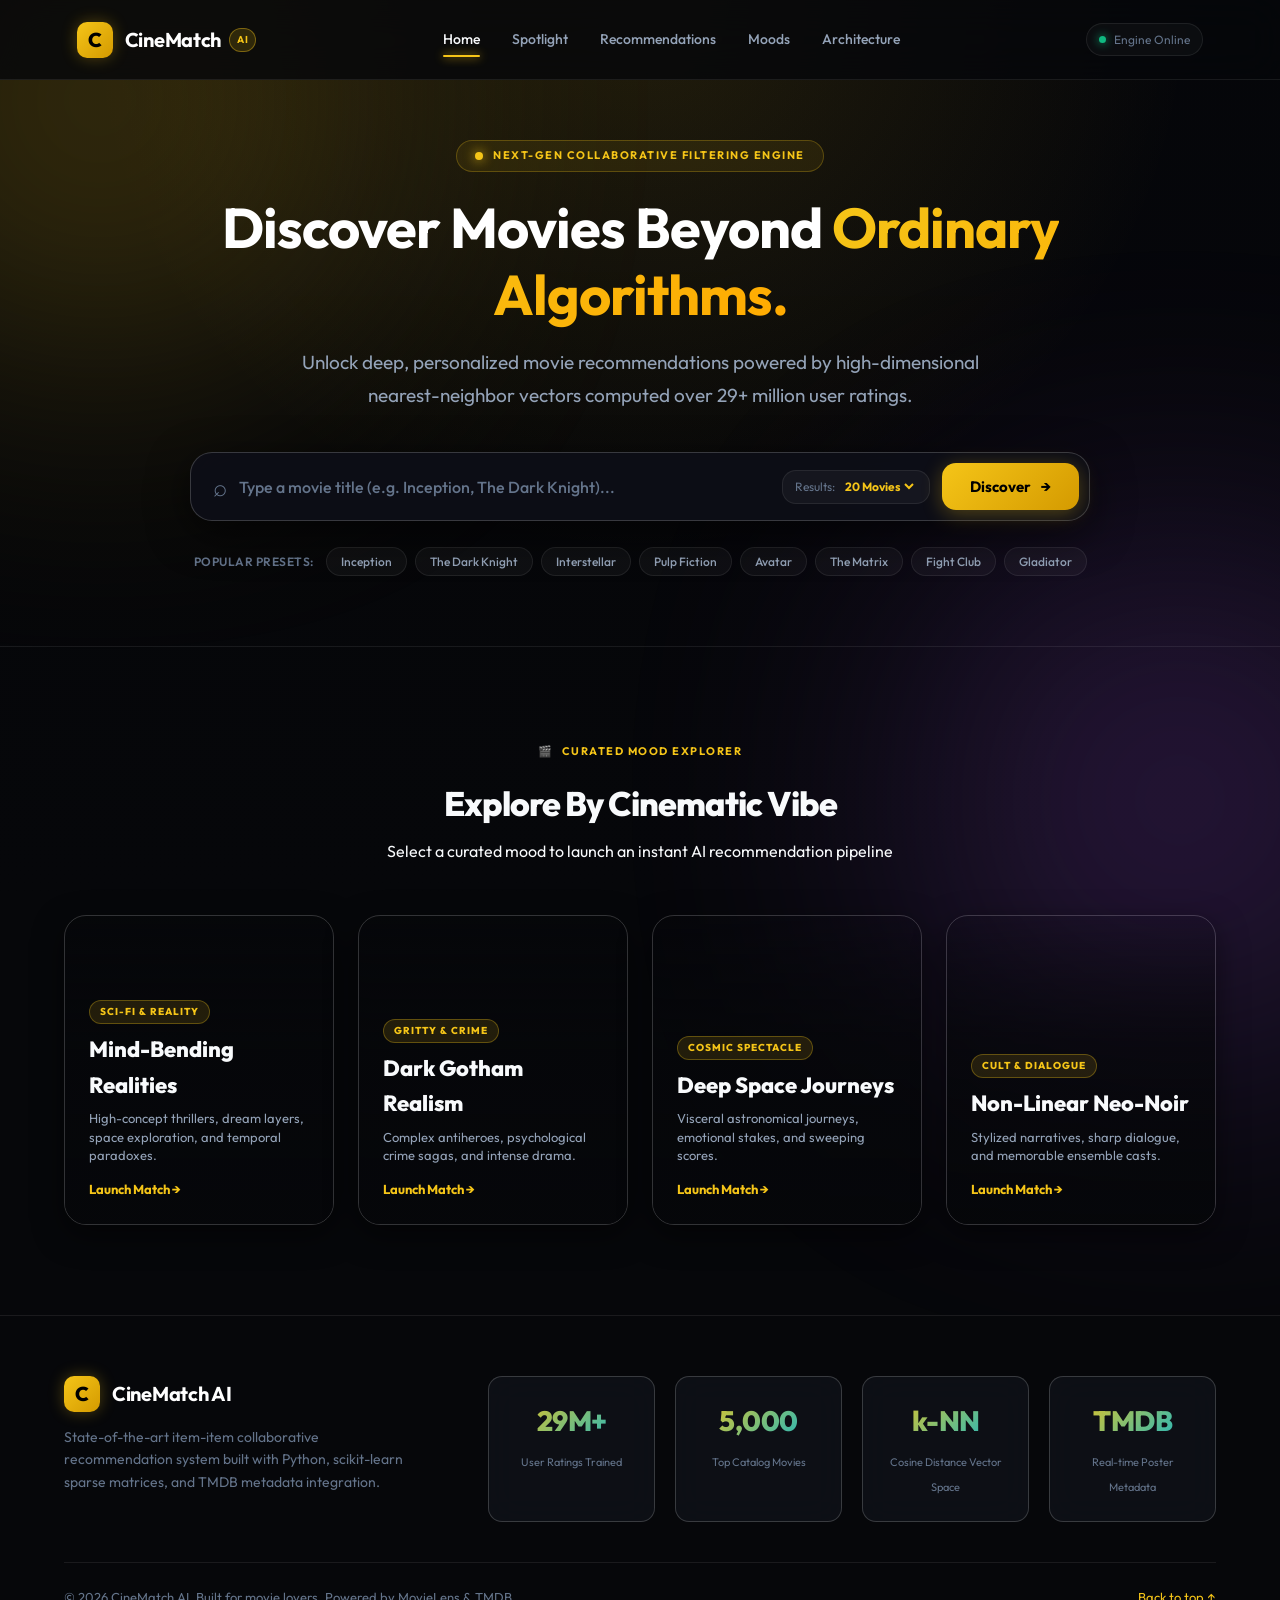
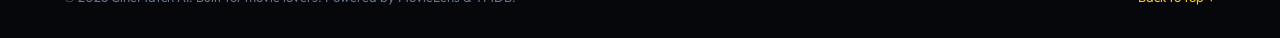
==== commit 096df04c: "Replace inline quote-breaking onclick string with dynamic addEventListener in openModal (v260.0)" ====
--- a/index.html
+++ b/index.html
@@ -402,7 +402,7 @@
     <!-- ======================================
          JAVASCRIPT ENGINE
     ======================================= -->
-    <script src="script.js?v=250.0"></script>
+    <script src="script.js?v=260.0"></script>
 
 
 
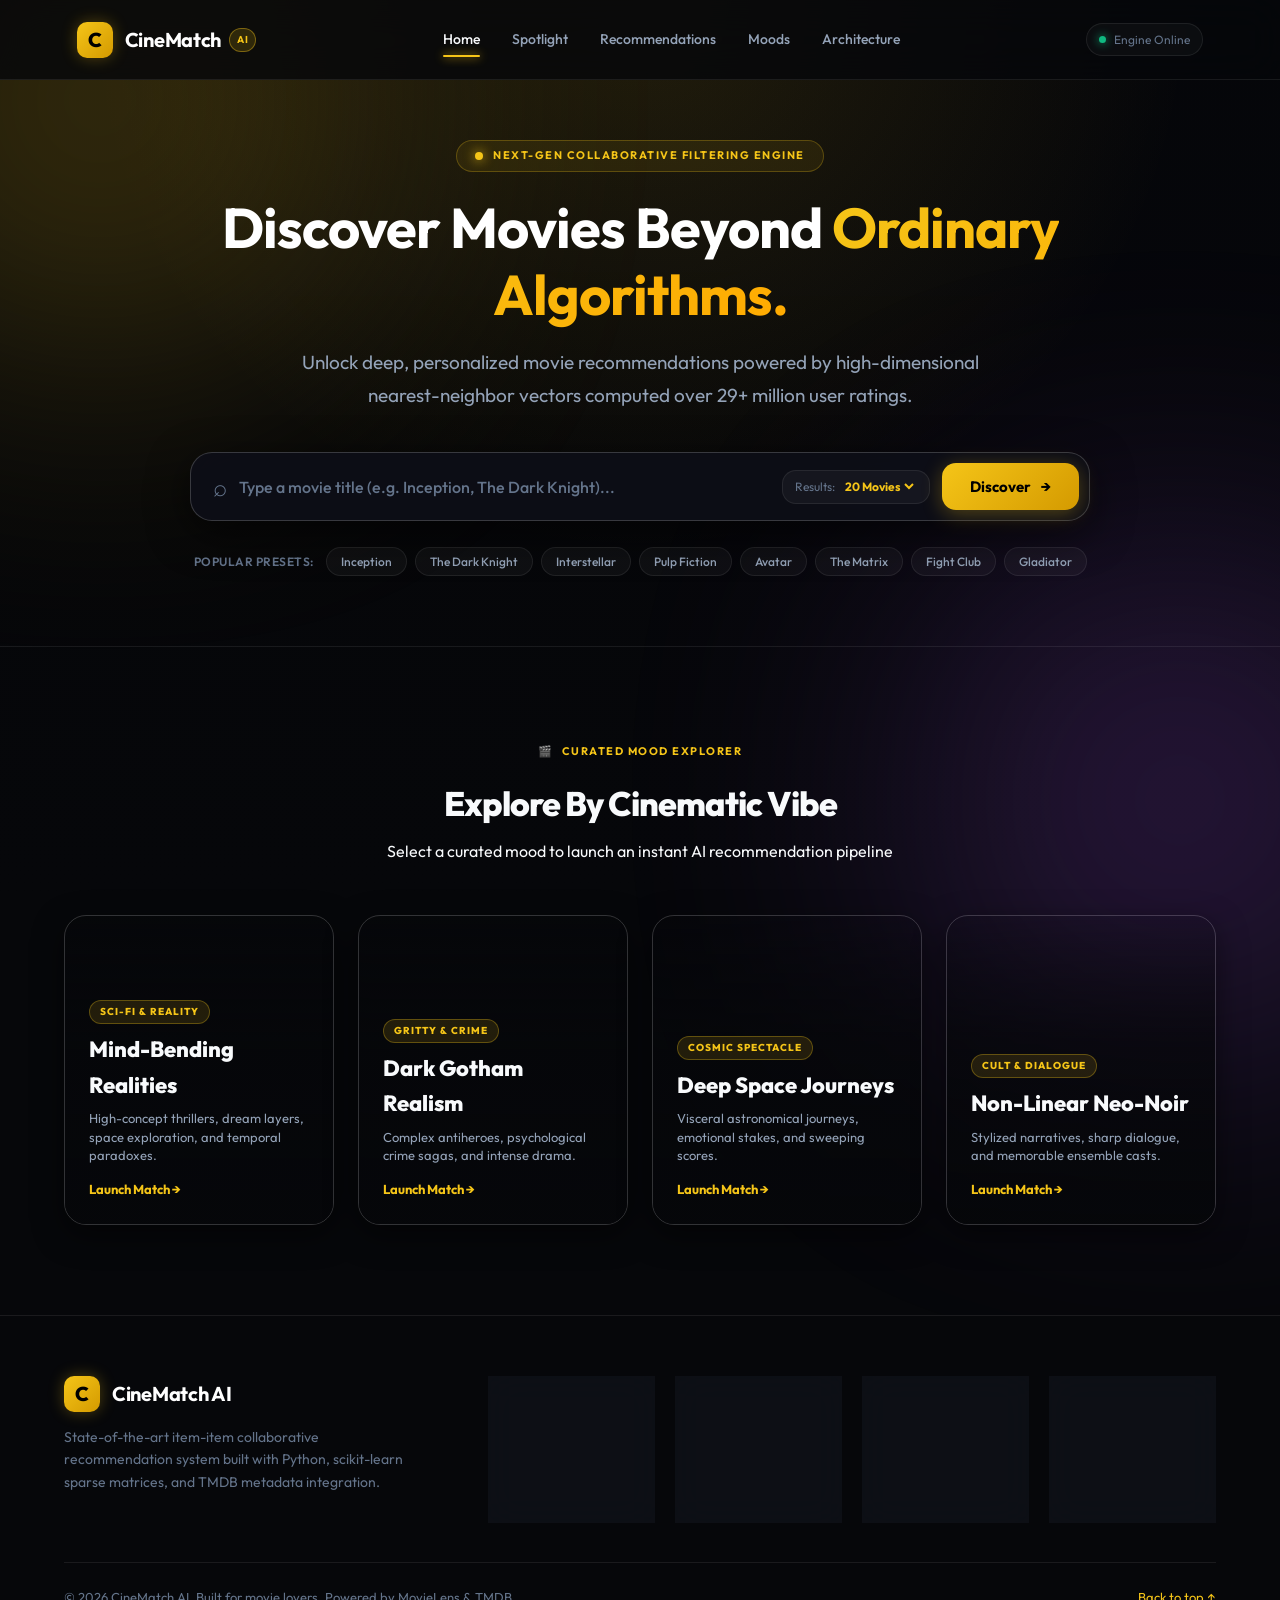
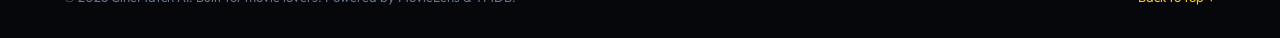
==== commit 825c74c5: "Fix DOM element ID mismatch between modalMovie in index.html and modalMovieBody in script.js (v270.0" ====
--- a/index.html
+++ b/index.html
@@ -339,7 +339,7 @@
         <div class="modal-backdrop" onclick="closeModal()"></div>
         <div class="modal-content">
             <button class="modal-close" onclick="closeModal()" title="Close Modal (Esc)">×</button>
-            <div id="modalMovie" class="modal-movie-body"></div>
+            <div id="modalMovieBody" class="modal-movie-body"></div>
         </div>
     </div>
 
@@ -402,7 +402,7 @@
     <!-- ======================================
          JAVASCRIPT ENGINE
     ======================================= -->
-    <script src="script.js?v=260.0"></script>
+    <script src="script.js?v=270.0"></script>
 
 
 
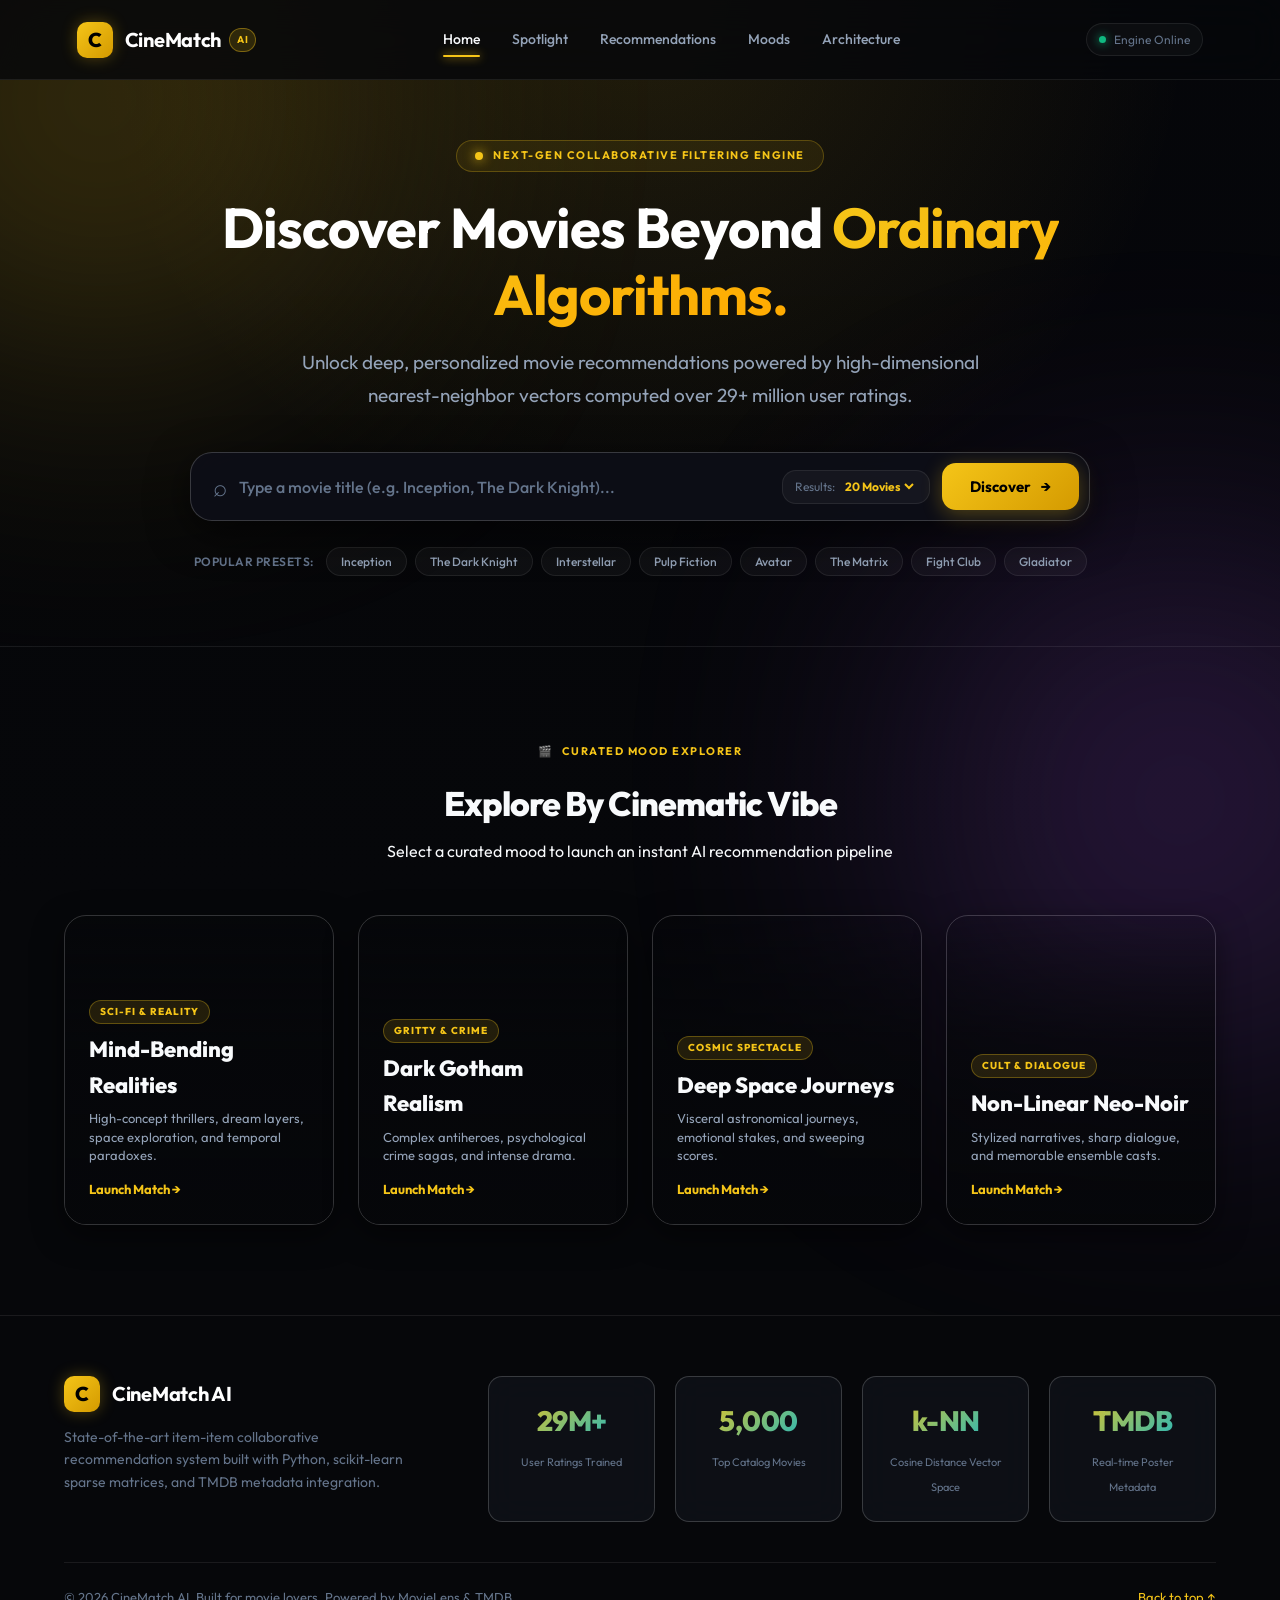
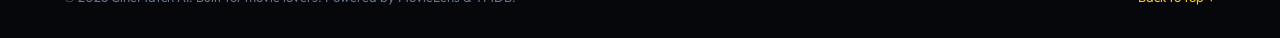
==== commit db951313: "Fix modal element ID lookup mismatch (modalMovie vs modalMovieBody) in openModal (v270.0)" ====
--- a/index.html
+++ b/index.html
@@ -339,7 +339,7 @@
         <div class="modal-backdrop" onclick="closeModal()"></div>
         <div class="modal-content">
             <button class="modal-close" onclick="closeModal()" title="Close Modal (Esc)">×</button>
-            <div id="modalMovieBody" class="modal-movie-body"></div>
+            <div id="modalMovie" class="modal-movie-body"></div>
         </div>
     </div>
 
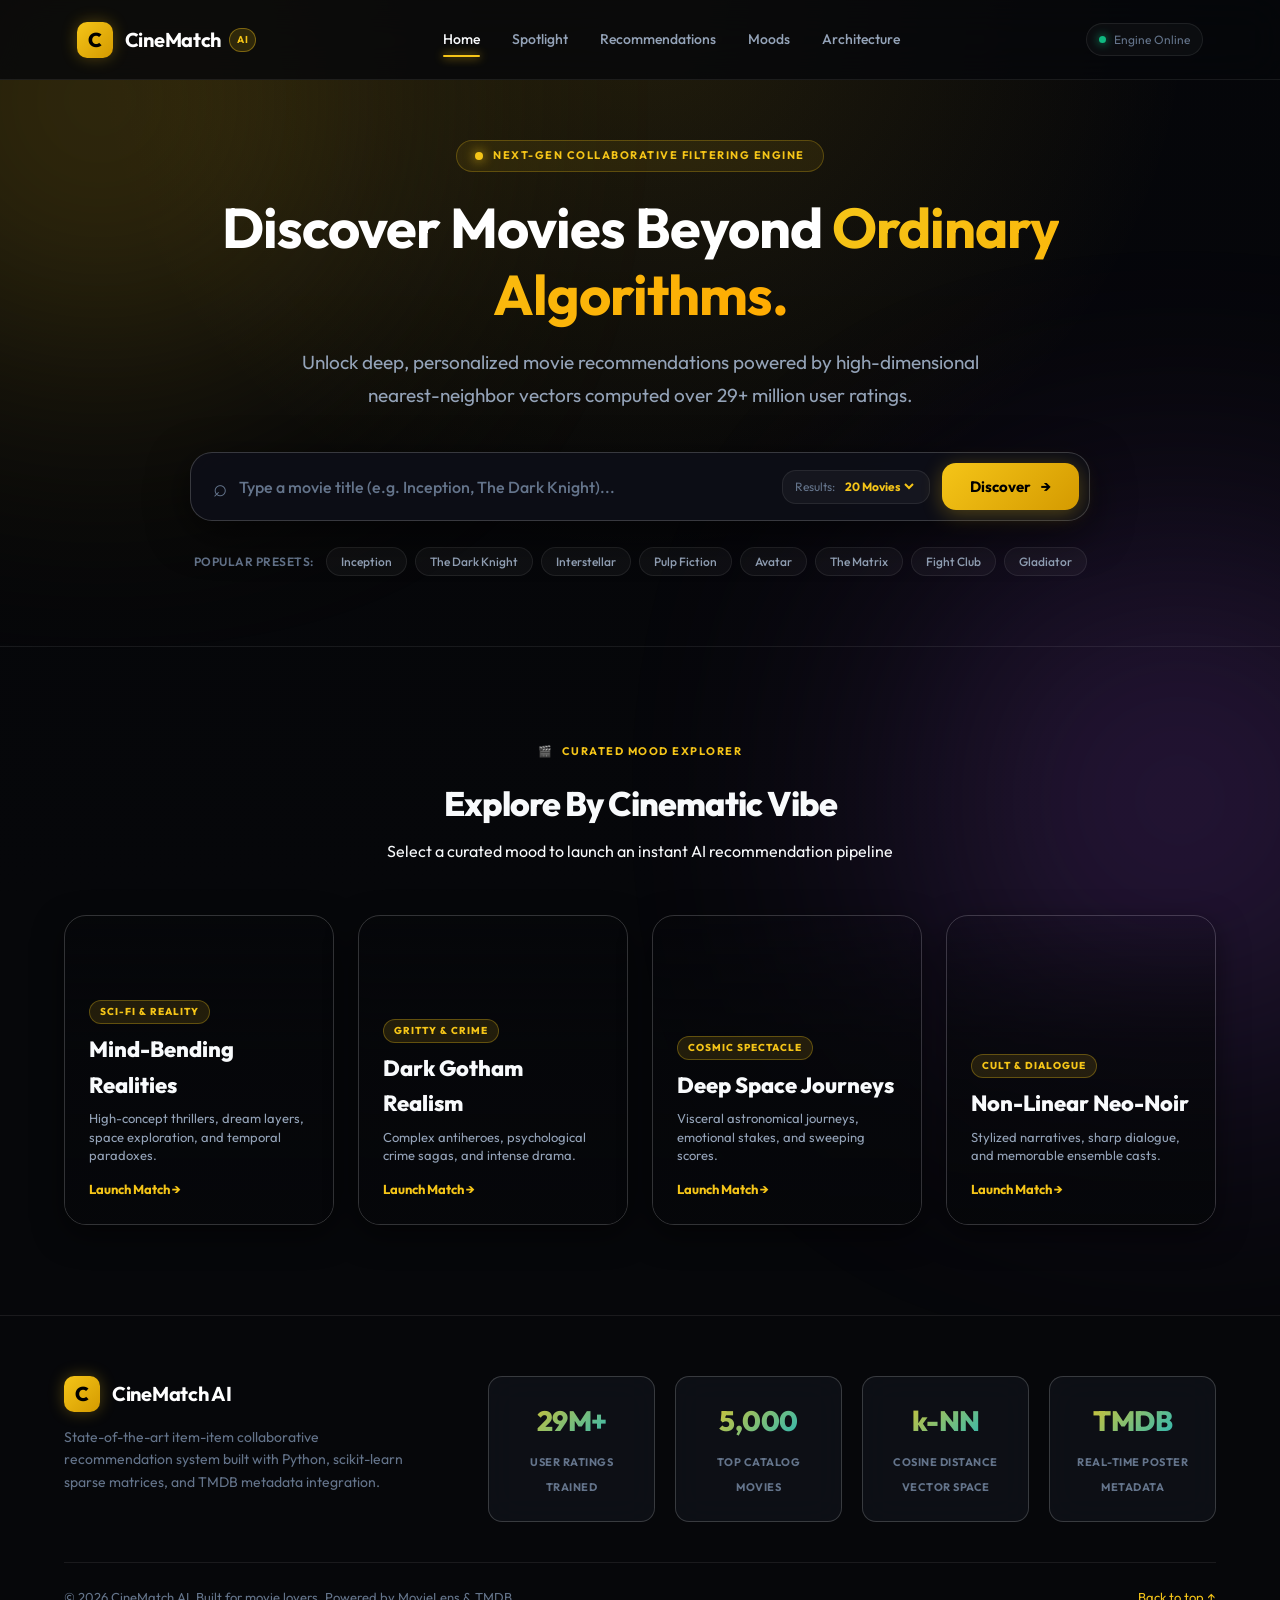
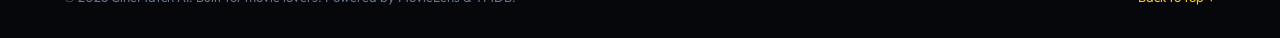
==== commit bbf26087: "Fill vertical gap in card popup modal with flex alignment and key stats grid (v310.0)" ====
--- a/index.html
+++ b/index.html
@@ -402,7 +402,7 @@
     <!-- ======================================
          JAVASCRIPT ENGINE
     ======================================= -->
-    <script src="script.js?v=270.0"></script>
+    <script src="script.js?v=310.0"></script>
 
 
 
--- a/style.css
+++ b/style.css
@@ -877,13 +877,6 @@
     background: var(--accent-gold);
     color: #000;
 }
-    transition: var(--transition-fast);
-}
-
-.view-btn.active {
-    background: var(--bg-glass-hover);
-    color: var(--accent-gold);
-}
 
 /* --------------------------------------------------------------------------
    08. MOVIE CARDS (GRID VS LIST VIEW)
@@ -1251,75 +1244,146 @@
 .modal-backdrop {
     position: absolute;
     inset: 0;
-    background: rgba(0, 0, 0, 0.85);
-    backdrop-filter: blur(16px);
+    background: rgba(4, 5, 8, 0.88);
+    backdrop-filter: blur(20px);
 }
 
 .modal-content {
     position: relative;
     z-index: 2;
-    width: min(920px, 95vw);
-    max-height: 90vh;
+    width: min(1080px, 94vw);
+    max-height: 92vh;
     overflow-y: auto;
-    background: var(--bg-surface);
-    border: 1px solid var(--border-glass-bright);
-    border-radius: var(--radius-lg);
-    box-shadow: var(--shadow-lg);
+    background: linear-gradient(145deg, #10121d 0%, #0a0b12 100%);
+    border: 1px solid rgba(245, 197, 24, 0.28);
+    border-radius: 24px;
+    box-shadow: 0 35px 100px rgba(0, 0, 0, 0.95), 0 0 60px rgba(245, 197, 24, 0.14);
 }
 
 .modal-close {
     position: absolute;
-    top: 20px;
-    right: 20px;
+    top: 22px;
+    right: 22px;
     z-index: 10;
-    width: 38px;
-    height: 38px;
+    width: 44px;
+    height: 44px;
     border-radius: 50%;
-    background: rgba(0, 0, 0, 0.6);
-    border: 1px solid var(--border-glass);
+    background: rgba(14, 15, 23, 0.8);
+    border: 1px solid rgba(245, 197, 24, 0.3);
     color: #fff;
-    font-size: 22px;
+    font-size: 24px;
     cursor: pointer;
     display: grid;
     place-items: center;
+    transition: all 0.25s ease;
+}
+
+.modal-close:hover {
+    background: var(--accent-gold);
+    color: #000;
+    transform: rotate(90deg) scale(1.05);
+    box-shadow: 0 0 20px rgba(245, 197, 24, 0.5);
 }
 
 .modal-movie-body {
     display: grid;
-    grid-template-columns: 280px 1fr;
+    grid-template-columns: 320px 1fr;
     gap: 36px;
     padding: 40px;
+    align-items: stretch;
 }
 
 .modal-poster {
     width: 100%;
-    border-radius: var(--radius-md);
-    box-shadow: var(--shadow-lg);
+    border-radius: 20px;
+    box-shadow: 0 25px 60px rgba(0, 0, 0, 0.85), 0 0 30px rgba(245, 197, 24, 0.15);
+    border: 1px solid rgba(255, 255, 255, 0.08);
+    object-fit: cover;
+}
+
+.modal-info {
+    display: flex;
+    flex-direction: column;
+    justify-content: space-between;
+    min-height: 100%;
 }
 
 .modal-info h2 {
     font-family: 'Syne', sans-serif;
-    font-size: 34px;
-    margin-bottom: 12px;
+    font-size: 36px;
+    font-weight: 800;
+    letter-spacing: -0.5px;
+    line-height: 1.15;
+    margin-bottom: 14px;
+    color: #ffffff;
+}
+
+.modal-info .movie-meta-bar {
+    display: flex;
+    align-items: center;
+    gap: 10px;
+    flex-wrap: wrap;
+    margin-bottom: 18px;
+}
+
+.modal-stats-grid {
+    display: grid;
+    grid-template-columns: repeat(auto-fit, minmax(130px, 1fr));
+    gap: 12px;
+    margin: 18px 0;
+}
+
+.stat-box {
+    background: var(--bg-surface-light);
+    border: 1px solid var(--border-glass);
+    border-radius: var(--radius-sm);
+    padding: 12px 14px;
+    display: flex;
+    flex-direction: column;
+    gap: 4px;
+}
+
+.stat-label {
+    font-size: 11px;
+    font-weight: 700;
+    color: var(--text-muted);
+    text-transform: uppercase;
+    letter-spacing: 0.5px;
+}
+
+.stat-val {
+    font-size: 14px;
+    font-weight: 700;
+    color: var(--text-primary);
 }
 
 .modal-info p {
-    color: var(--text-secondary);
+    color: #cbd5e1;
     font-size: 15px;
     line-height: 1.8;
-    margin: 20px 0 28px;
+    margin: 16px 0 24px;
 }
 
 .chain-discover-btn {
-    background: linear-gradient(135deg, var(--accent-gold), #d49a00);
+    background: linear-gradient(135deg, #ffd700 0%, #d49a00 100%);
     color: #000;
-    font-weight: 700;
+    font-size: 16px;
+    font-weight: 800;
     border: none;
-    padding: 14px 28px;
-    border-radius: var(--radius-md);
+    padding: 16px 32px;
+    border-radius: 14px;
     cursor: pointer;
-    font-size: 15px;
-    box-shadow: 0 4px 25px var(--accent-gold-glow);
+    box-shadow: 0 6px 30px rgba(245, 197, 24, 0.4);
+    transition: all 0.3s ease;
+    display: inline-flex;
+    align-items: center;
+    gap: 8px;
+}
+
+.chain-discover-btn:hover {
+    transform: translateY(-2px);
+    box-shadow: 0 10px 40px rgba(245, 197, 24, 0.6);
+    background: linear-gradient(135deg, #ffe033 0%, #e6a800 100%);
 }
 
 /* Architecture Modal Specifics */
